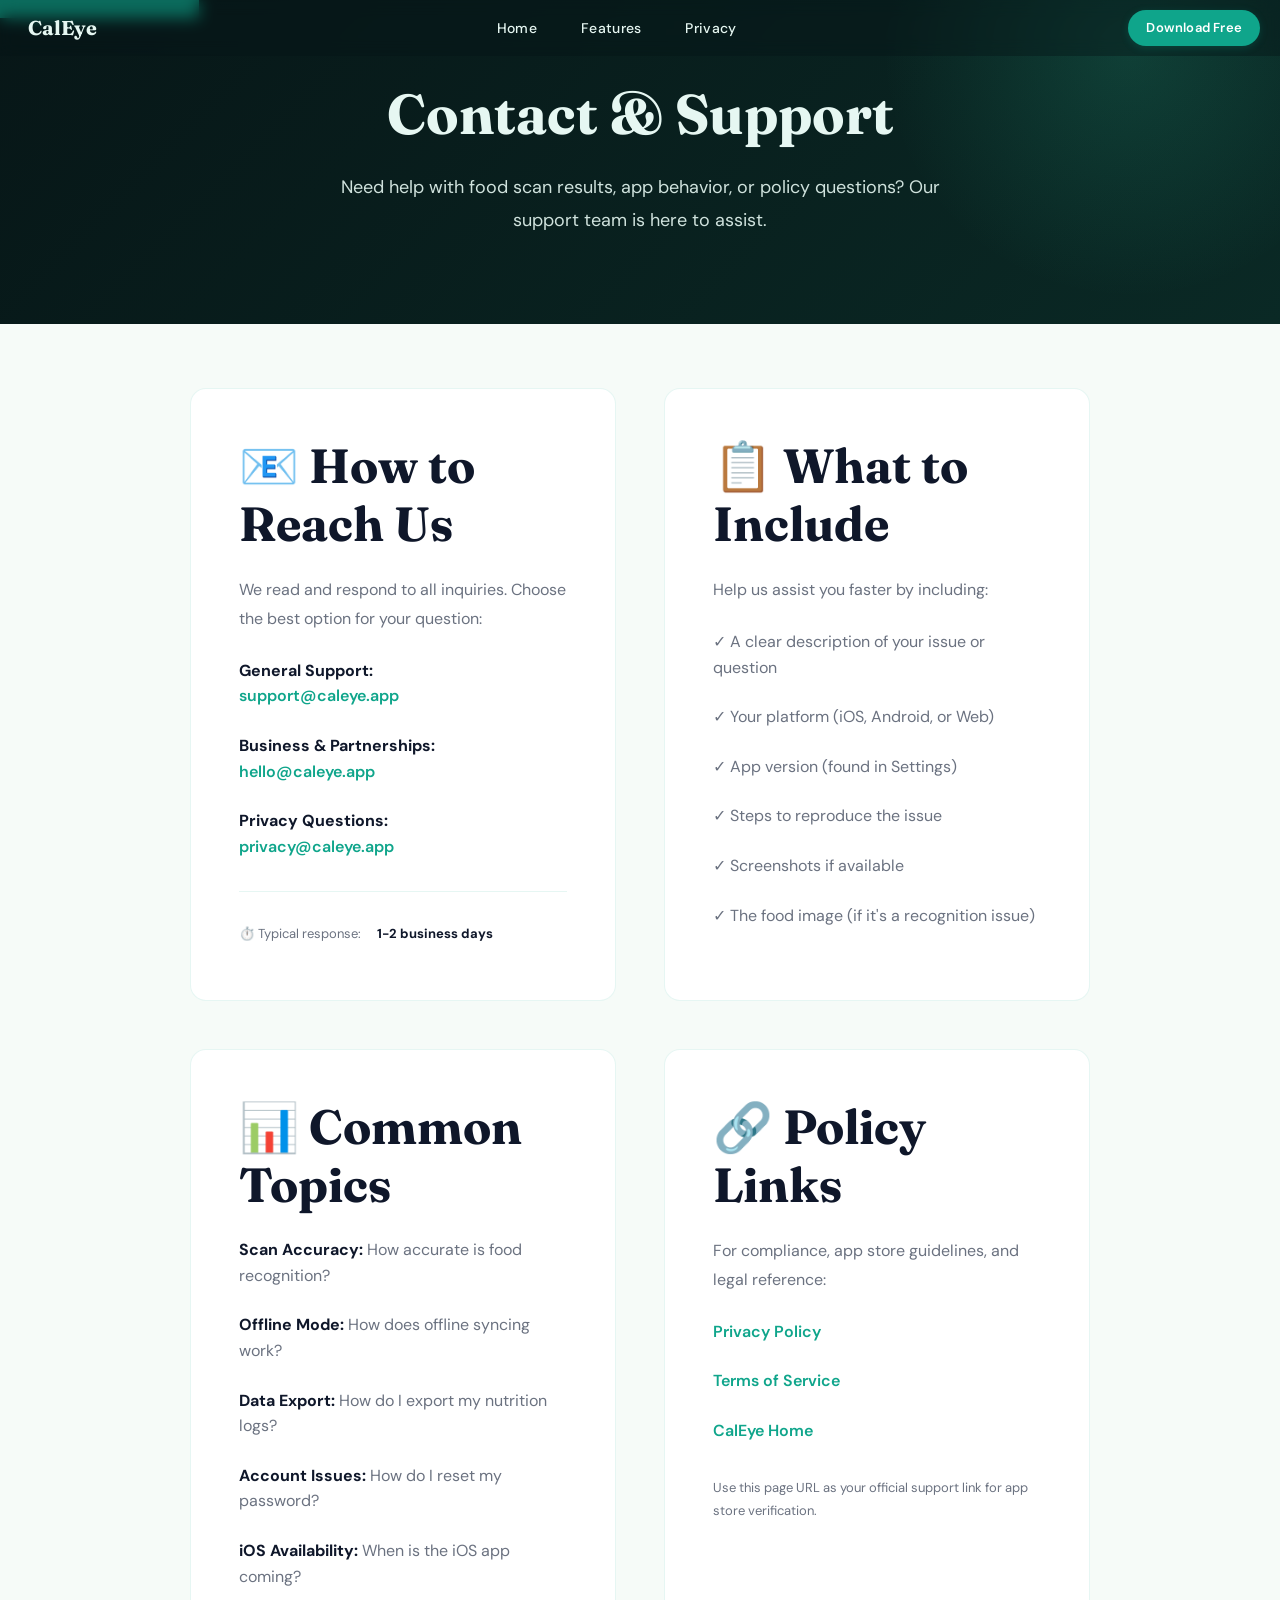
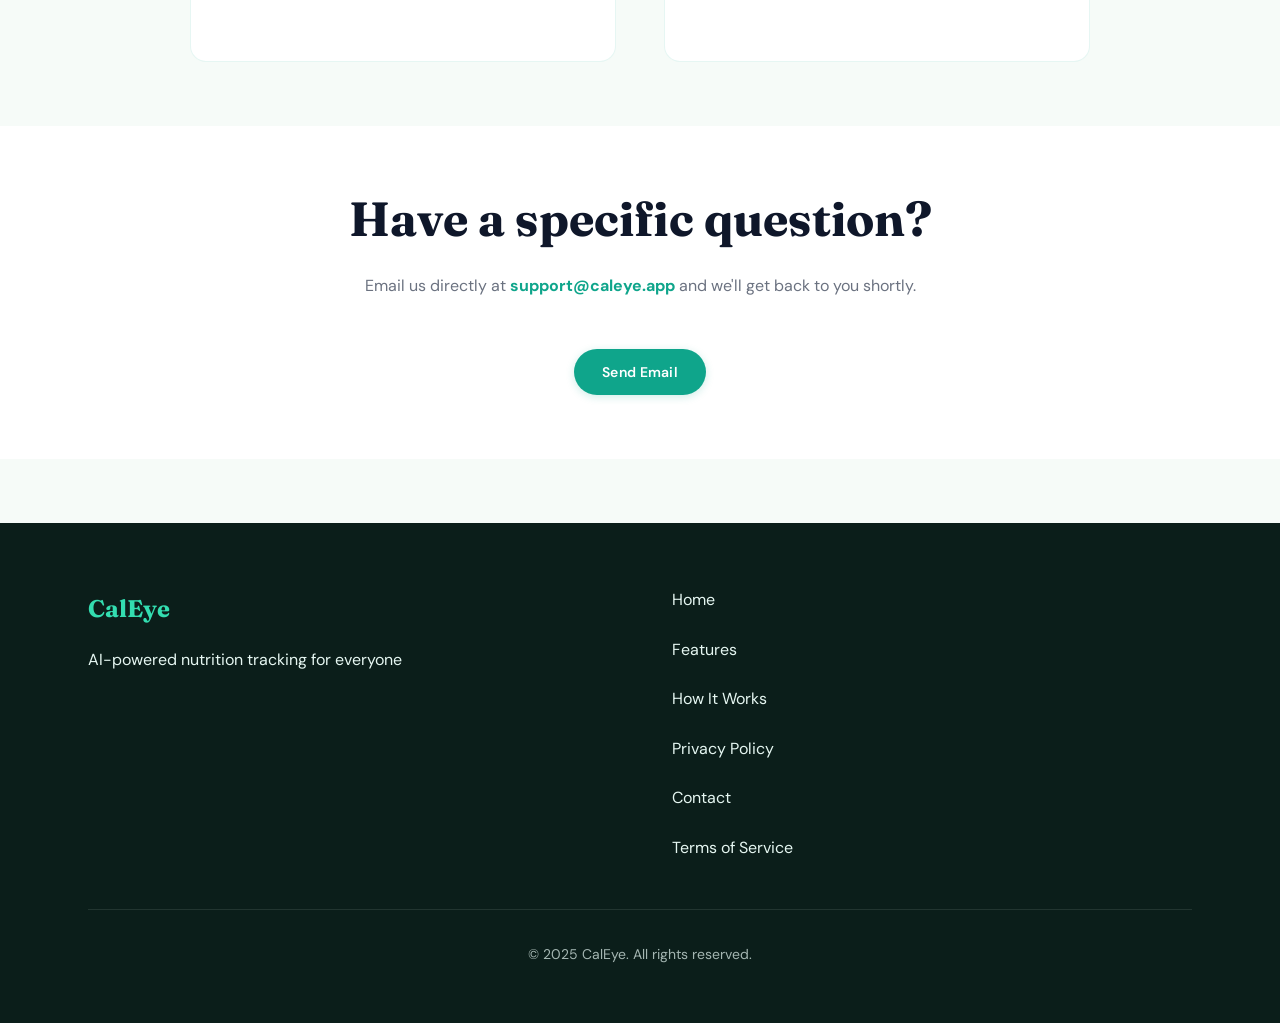
==== contact.html @ b67e7c63 "final update of v1" ====
<!DOCTYPE html>
<html lang="en">
<head>
    <meta charset="UTF-8">
    <meta name="viewport" content="width=device-width, initial-scale=1.0">
    <meta name="description" content="Get support from the CalEye team. We're here to help with app questions and feedback.">
    <meta name="title" content="Support - CalEye">

    <title>CalEye Contact & Support</title>

    <link rel="preconnect" href="https://fonts.googleapis.com">
    <link rel="preconnect" href="https://fonts.gstatic.com" crossorigin>
    <link href="https://fonts.googleapis.com/css2?family=DM+Sans:ital,opsz,wght@0,9..150,100..700;1,9..150,100..700&family=Fraunces:opsz,wght@9..144,400..900&display=swap" rel="stylesheet">

    <link rel="stylesheet" href="./styles/main.css">
    <link rel="stylesheet" href="./styles/components.css">
    <link rel="stylesheet" href="./styles/animations.css">

    <style>
        .hero {
            background: linear-gradient(135deg, var(--bg-dark) 0%, #0a2925 100%);
            color: var(--text-on-dark);
            padding-top: 80px;
            padding-bottom: var(--space-2xl);
            position: relative;
            overflow: hidden;
        }

        .hero::before {
            content: '';
            position: absolute;
            top: -200px;
            right: -100px;
            width: 500px;
            height: 500px;
            background: radial-gradient(circle, rgba(51, 221, 176, 0.15) 0%, transparent 70%);
            border-radius: 50%;
            pointer-events: none;
        }

        .hero-content {
            position: relative;
            z-index: 2;
            text-align: center;
        }

        .hero h1 {
            margin: 0 0 var(--space-md) 0;
            color: var(--text-on-dark);
        }

        .hero p {
            color: rgba(230, 247, 242, 0.9);
            font-size: 18px;
            max-width: 600px;
            margin-left: auto;
            margin-right: auto;
        }

        /* Support Cards */
        .support-grid {
            display: grid;
            grid-template-columns: 1fr;
            gap: var(--space-xl);
            max-width: 900px;
            margin: 0 auto;
        }

        @media (min-width: 768px) {
            .support-grid {
                grid-template-columns: repeat(2, 1fr);
            }
        }

        .support-card {
            background: var(--surface);
            border: 1px solid rgba(15, 165, 139, 0.1);
            border-radius: var(--radius-lg);
            padding: var(--space-xl);
            transition: all var(--transition-base);
        }

        .support-card:hover {
            box-shadow: var(--shadow-md);
            transform: translateY(-4px);
        }

        .support-card h2 {
            margin-top: 0;
            color: var(--text);
        }

        .support-card p {
            color: var(--muted);
            margin-bottom: var(--space-md);
        }

        .support-list {
            list-style: none;
            padding: 0;
            margin: 0;
        }

        .support-list li {
            margin-bottom: var(--space-md);
            color: var(--muted);
        }

        .support-list a {
            color: var(--primary-500);
            font-weight: 600;
            transition: color var(--transition-base);
        }

        .support-list a:hover {
            color: var(--primary-700);
        }

        .response-indicator {
            display: flex;
            align-items: center;
            gap: var(--space-sm);
            margin-top: var(--space-lg);
            padding-top: var(--space-lg);
            border-top: 1px solid rgba(15, 165, 139, 0.1);
            color: var(--muted);
            font-size: 13px;
        }

        .response-indicator strong {
            color: var(--text);
        }
    </style>
</head>
<body>
    <a href="#main" class="skip-link">Skip to main content</a>

    <!-- Navigation -->
    <nav class="navbar">
        <div class="container nav-inner">
            <a href="index.html" class="logo">
                <span>CalEye</span>
            </a>

            <button class="hamburger" aria-label="Toggle navigation menu">
                <span></span>
                <span></span>
                <span></span>
            </button>

            <ul class="nav-links">
                <li><a href="index.html">Home</a></li>
                <li><a href="features.html">Features</a></li>
                <li><a href="privacy.html">Privacy</a></li>
            </ul>

            <div class="nav-cta">
                <a href="#" class="btn btn--primary btn--small">Download Free</a>
            </div>
        </div>
    </nav>

    <!-- Mobile Menu -->
    <div class="nav-menu">
        <ul class="nav-menu-items">
            <li><a href="index.html">Home</a></li>
            <li><a href="features.html">Features</a></li>
            <li><a href="how-it-works.html">How It Works</a></li>
            <li><a href="contact.html">Support</a></li>
        </ul>
    </div>

    <main id="main">
        <!-- HERO -->
        <section class="hero">
            <div class="container">
                <div class="hero-content fade-up">
                    <h1>Contact & Support</h1>
                    <p>Need help with food scan results, app behavior, or policy questions? Our support team is here to assist.</p>
                </div>
            </div>
        </section>

        <!-- SUPPORT CONTENT -->
        <section style="background: var(--bg); padding: var(--space-2xl) 0;">
            <div class="container">
                <div class="support-grid">
                    <div class="support-card fade-left">
                        <h2>📧 How to Reach Us</h2>
                        <p>We read and respond to all inquiries. Choose the best option for your question:</p>
                        <ul class="support-list">
                            <li>
                                <strong>General Support:</strong><br>
                                <a href="mailto:support@caleye.app">support@caleye.app</a>
                            </li>
                            <li>
                                <strong>Business & Partnerships:</strong><br>
                                <a href="mailto:hello@caleye.app">hello@caleye.app</a>
                            </li>
                            <li>
                                <strong>Privacy Questions:</strong><br>
                                <a href="mailto:privacy@caleye.app">privacy@caleye.app</a>
                            </li>
                        </ul>
                        <div class="response-indicator">
                            ⏱️ Typical response: <strong>1-2 business days</strong>
                        </div>
                    </div>

                    <div class="support-card fade-right">
                        <h2>📋 What to Include</h2>
                        <p>Help us assist you faster by including:</p>
                        <ul class="support-list">
                            <li>✓ A clear description of your issue or question</li>
                            <li>✓ Your platform (iOS, Android, or Web)</li>
                            <li>✓ App version (found in Settings)</li>
                            <li>✓ Steps to reproduce the issue</li>
                            <li>✓ Screenshots if available</li>
                            <li>✓ The food image (if it's a recognition issue)</li>
                        </ul>
                    </div>

                    <div class="support-card fade-left">
                        <h2>📊 Common Topics</h2>
                        <ul class="support-list">
                            <li>
                                <strong>Scan Accuracy:</strong> How accurate is food recognition?
                            </li>
                            <li>
                                <strong>Offline Mode:</strong> How does offline syncing work?
                            </li>
                            <li>
                                <strong>Data Export:</strong> How do I export my nutrition logs?
                            </li>
                            <li>
                                <strong>Account Issues:</strong> How do I reset my password?
                            </li>
                            <li>
                                <strong>iOS Availability:</strong> When is the iOS app coming?
                            </li>
                        </ul>
                    </div>

                    <div class="support-card fade-right">
                        <h2>🔗 Policy Links</h2>
                        <p>For compliance, app store guidelines, and legal reference:</p>
                        <ul class="support-list">
                            <li>
                                <a href="privacy.html">Privacy Policy</a>
                            </li>
                            <li>
                                <a href="terms.html">Terms of Service</a>
                            </li>
                            <li>
                                <a href="index.html">CalEye Home</a>
                            </li>
                        </ul>
                        <p style="font-size: 13px; margin-top: var(--space-lg); color: var(--muted);">
                            Use this page URL as your official support link for app store verification.
                        </p>
                    </div>
                </div>
            </div>
        </section>

        <!-- CTA -->
        <section style="background: var(--surface); padding: var(--space-2xl) 0;">
            <div class="container text-center">
                <h2 class="fade-up">Have a specific question?</h2>
                <p class="fade-up" style="margin-bottom: var(--space-xl); max-width: 600px; margin-left: auto; margin-right: auto;">
                    Email us directly at <strong style="color: var(--primary-500);">support@caleye.app</strong> and we'll get back to you shortly.
                </p>
                <a href="mailto:support@caleye.app" class="btn btn--primary fade-up">Send Email</a>
            </div>
        </section>
    </main>

    <!-- FOOTER -->
    <footer>
        <div class="container">
            <div class="footer-content">
                <div>
                    <p class="footer-title">CalEye</p>
                    <p style="color: var(--text-on-dark);">AI-powered nutrition tracking for everyone</p>
                </div>
                <div class="footer-links">
                    <a href="index.html" class="footer-link">Home</a>
                    <a href="features.html" class="footer-link">Features</a>
                    <a href="how-it-works.html" class="footer-link">How It Works</a>
                    <a href="privacy.html" class="footer-link">Privacy Policy</a>
                    <a href="contact.html" class="footer-link">Contact</a>
                    <a href="terms.html" class="footer-link">Terms of Service</a>
                </div>
            </div>
            <p class="footer-bottom">&copy; 2025 CalEye. All rights reserved.</p>
        </div>
    </footer>

    <script src="./scripts/main.js"></script>
    <script src="./scripts/smoothscroll.js"></script>
</body>
</html>
---- styles/main.css ----
/* ========================================
   CALEYE MARKETING WEBSITE - GLOBAL STYLES
   ======================================== */

/* COLOR TOKENS & VARIABLES */
:root {
  --bg: #F6FBF8;
  --surface: #FFFFFF;
  --primary-500: #0FA58B;
  --primary-700: #0B7A60;
  --accent: #FF6B35;
  --accent-dark: #D04520;
  --trust: #1D4ED8;
  --text: #0F172A;
  --muted: #6B7280;
  --success: #16A34A;
  --warning: #F59E0B;
  --bg-dark: #071617;
  --surface-dark: #0B1E1A;
  --text-on-dark: #E6F7F2;
  --primary-dark: #33DDB0;
  --accent-on-dark: #FF9B78;

  /* Responsive Sizing */
  --space-xs: 0.5rem;
  --space-sm: 1rem;
  --space-md: 1.5rem;
  --space-lg: 2rem;
  --space-xl: 3rem;
  --space-2xl: 4rem;

  /* Border Radius */
  --radius-sm: 8px;
  --radius-md: 12px;
  --radius-lg: 16px;
  --radius-xl: 24px;
  --radius-full: 9999px;

  /* Shadows */
  --shadow-sm: 0 2px 8px rgba(0, 0, 0, 0.08);
  --shadow-md: 0 4px 16px rgba(0, 0, 0, 0.12);
  --shadow-lg: 0 8px 32px rgba(0, 0, 0, 0.16);

  /* Transitions */
  --transition-fast: 0.15s ease;
  --transition-base: 0.2s ease;
  --transition-slow: 0.3s ease;
}

/* ========================================
   RESET & BASE STYLES
   ======================================== */

*,
*::before,
*::after {
  margin: 0;
  padding: 0;
  box-sizing: border-box;
}

html {
  scroll-behavior: smooth;
}

body {
  font-family: "DM Sans", -apple-system, BlinkMacSystemFont, "Segoe UI", sans-serif;
  background-color: var(--bg);
  color: var(--text);
  line-height: 1.6;
  font-size: 16px;
  -webkit-font-smoothing: antialiased;
  -moz-osx-font-smoothing: grayscale;
}

/* Headings */
h1,
h2,
h3,
h4,
h5,
h6 {
  font-family: "Fraunces", serif;
  font-weight: 700;
  line-height: 1.2;
  margin-bottom: var(--space-md);
}

h1 {
  font-size: clamp(32px, 5vw, 56px);
}

h2 {
  font-size: clamp(28px, 4vw, 48px);
}

h3 {
  font-size: clamp(24px, 3.5vw, 36px);
}

h4 {
  font-size: clamp(20px, 3vw, 28px);
}

p {
  margin-bottom: var(--space-md);
  color: var(--muted);
  font-size: 16px;
  line-height: 1.8;
}

strong,
b {
  font-weight: 700;
  color: var(--text);
}

a {
  color: var(--primary-500);
  text-decoration: none;
  transition: color var(--transition-base);
}

a:hover,
a:focus {
  color: var(--primary-700);
  outline: none;
}

button,
input,
textarea,
select {
  font-family: inherit;
  font-size: inherit;
}

button {
  border: none;
  cursor: pointer;
}

img {
  max-width: 100%;
  height: auto;
  display: block;
}

ul,
ol {
  list-style-position: inside;
  margin-bottom: var(--space-md);
}

ul ul,
ol ol {
  margin-left: var(--space-md);
  margin-bottom: 0;
}

/* ========================================
   LAYOUT & CONTAINER
   ======================================== */

.container {
  width: 100%;
  max-width: 1200px;
  margin: 0 auto;
  padding: 0 var(--space-md);
}

@media (min-width: 768px) {
  .container {
    padding: 0 var(--space-lg);
  }
}

@media (min-width: 1024px) {
  .container {
    padding: 0 var(--space-xl);
  }
}

/* ========================================
   NAVIGATION
   ======================================== */

.navbar {
  position: fixed;
  top: 0;
  left: 0;
  right: 0;
  width: 100%;
  z-index: 1000;
  background-color: rgba(7, 22, 23, 0.4);
  backdrop-filter: blur(8px);
  transition: background-color var(--transition-base), backdrop-filter var(--transition-base);
  overflow: hidden;
}

.navbar.scrolled {
  background-color: rgba(255, 255, 255, 0.98);
  backdrop-filter: blur(15px);
  box-shadow: 0 2px 12px rgba(0, 0, 0, 0.1);
  border-bottom: 1px solid rgba(0, 0, 0, 0.05);
}

.nav-inner {
  display: flex;
  justify-content: space-between;
  align-items: center;
  padding: 10px 20px;
  gap: var(--space-lg);
  max-width: 1400px;
  margin: 0 auto;
  height: 56px;
}

.logo {
  display: flex;
  align-items: center;
  justify-content: center;
  gap: 8px;
  font-family: "Fraunces", serif;
  font-weight: 700;
  font-size: 20px;
  color: var(--text-on-dark);
  transition: color var(--transition-base);
  text-decoration: none;
  white-space: nowrap;
  flex-shrink: 0;
  padding: 4px 8px;
  border-radius: 6px;
}

.navbar.scrolled .logo {
  color: var(--text);
}

.logo:hover {
  color: var(--primary-500);
}

.logo-mark {
  font-size: 28px;
}

.nav-links {
  display: none;
  gap: 20px;
  list-style: none;
  align-items: center;
  justify-content: center;
  margin: 0;
  padding: 0;
  height: 100%;
}

@media (min-width: 768px) {
  .nav-links {
    display: flex;
  }
}

.nav-links a {
  color: var(--text-on-dark);
  font-weight: 500;
  font-size: 14px;
  letter-spacing: 0.3px;
  transition: color 0.3s ease;
  position: relative;
  display: flex;
  align-items: center;
  justify-content: center;
  padding: 0 12px;
  height: 100%;
}

.navbar.scrolled .nav-links a {
  color: var(--text);
}

.navbar.scrolled .nav-links a:hover {
  color: var(--primary-500);
}

.nav-links a:hover {
  color: var(--primary-500);
}

.nav-links a::after {
  content: "";
  position: absolute;
  bottom: -2px;
  left: 50%;
  transform: translateX(-50%);
  width: 0;
  height: 1.5px;
  background-color: var(--primary-500);
  transition: width 0.3s ease, height 0.3s ease;
  border-radius: 1px;
}

.nav-links a:hover::after {
  width: calc((100% - 26.4px));
  height: 2.5px;
  bottom: 0px;
}

.nav-cta {
  display: none;
  gap: var(--space-md);
}

@media (min-width: 768px) {
  .nav-cta {
    display: flex;
    align-items: center;
  }
}

.hamburger {
  display: flex;
  flex-direction: column;
  gap: 6px;
  width: 28px;
  height: 24px;
  background: none;
  border: none;
  padding: 0;
  cursor: pointer;
}

@media (min-width: 768px) {
  .hamburger {
    display: none;
  }
}

.hamburger span {
  width: 100%;
  height: 3px;
  background-color: var(--text-on-dark);
  border-radius: 2px;
  transition: all var(--transition-fast);
}

@media (min-width: 768px) {
  .hamburger span {
    background-color: var(--text);
  }
}

.hamburger.active span:nth-child(1) {
  transform: rotate(45deg) translate(8px, 8px);
}

.hamburger.active span:nth-child(2) {
  opacity: 0;
}

.hamburger.active span:nth-child(3) {
  transform: rotate(-45deg) translate(7px, -7px);
}

/* Mobile Menu */
.nav-menu {
  position: fixed;
  top: 0;
  left: 0;
  right: 0;
  bottom: 0;
  background-color: var(--surface);
  transform: translateX(-100%);
  transition: transform var(--transition-base);
  z-index: 999;
  padding-top: 80px;
  overflow-y: auto;
}

.nav-menu.active {
  transform: translateX(0);
}

.nav-menu-items {
  display: flex;
  flex-direction: column;
  gap: var(--space-lg);
  padding: var(--space-lg);
  list-style: none;
}

.nav-menu-items a {
  color: var(--text);
  font-weight: 600;
  font-size: 18px;
  transition: color var(--transition-base);
}

.nav-menu-items a:hover {
  color: var(--primary-500);
}

/* ========================================
   SECTIONS
   ======================================== */

section {
  padding: var(--space-2xl) 0;
}

@media (min-width: 768px) {
  section {
    padding: var(--space-2xl) 0;
  }
}

.section-title {
  text-align: center;
  margin-bottom: var(--space-xl);
}

@media (min-width: 768px) {
  .section-title {
    margin-bottom: var(--space-2xl);
  }
}

.section-title h2 {
  margin-bottom: var(--space-sm);
  font-size: clamp(24px, 5vw, 48px);
}

@media (min-width: 768px) {
  .section-title h2 {
    margin-bottom: var(--space-md);
  }
}

.section-title p {
  font-size: clamp(14px, 3vw, 18px);
  max-width: 600px;
  margin: 0 auto;
  color: var(--muted);
}

/* ========================================
   FOOTER
   ======================================== */

footer {
  background-color: var(--surface-dark);
  color: var(--text-on-dark);
  padding: var(--space-xl) 0 var(--space-lg);
  margin-top: var(--space-xl);
}

@media (min-width: 768px) {
  footer {
    padding: var(--space-2xl) 0 var(--space-lg);
    margin-top: var(--space-2xl);
  }
}

.footer-content {
  display: grid;
  grid-template-columns: 1fr;
  gap: var(--space-lg);
  margin-bottom: var(--space-lg);
}

@media (min-width: 768px) {
  .footer-content {
    grid-template-columns: 1fr 1fr;
    gap: var(--space-2xl);
    margin-bottom: var(--space-xl);
  }
}

.footer-title {
  font-family: "Fraunces", serif;
  font-size: 20px;
  font-weight: 700;
  margin-bottom: var(--space-sm);
  color: var(--primary-dark);
}

@media (min-width: 768px) {
  .footer-title {
    font-size: 24px;
  }
}

.footer-links {
  display: flex;
  flex-wrap: wrap;
  gap: var(--space-md);
}

@media (min-width: 768px) {
  .footer-links {
    flex-direction: column;
  }
}

.footer-link {
  color: var(--text-on-dark);
  transition: color var(--transition-base);
  font-size: 14px;
}

@media (min-width: 768px) {
  .footer-link {
    font-size: 16px;
  }
}

.footer-link:hover {
  color: var(--primary-dark);
}

.footer-bottom {
  text-align: center;
  padding-top: var(--space-lg);
  border-top: 1px solid rgba(230, 247, 242, 0.1);
  color: rgba(230, 247, 242, 0.7);
  font-size: 14px;
}

/* ========================================
   UTILITIES
   ======================================== */

.text-center {
  text-align: center;
}

.text-dark {
  color: var(--text);
}

.text-muted {
  color: var(--muted);
}

.text-accent {
  color: var(--accent);
}

.mt-sm {
  margin-top: var(--space-sm);
}

.mt-md {
  margin-top: var(--space-md);
}

.mt-lg {
  margin-top: var(--space-lg);
}

.mt-xl {
  margin-top: var(--space-xl);
}

.mb-sm {
  margin-bottom: var(--space-sm);
}

.mb-md {
  margin-bottom: var(--space-md);
}

.mb-lg {
  margin-bottom: var(--space-lg);
}

.mb-xl {
  margin-bottom: var(--space-xl);
}

.gap-sm {
  gap: var(--space-sm);
}

.gap-md {
  gap: var(--space-md);
}

.gap-lg {
  gap: var(--space-lg);
}

.space-y {
  display: flex;
  flex-direction: column;
  gap: var(--space-md);
}

.space-y-sm {
  display: flex;
  flex-direction: column;
  gap: var(--space-sm);
}

.space-y-lg {
  display: flex;
  flex-direction: column;
  gap: var(--space-lg);
}

.hidden-mobile {
  display: none;
}

@media (min-width: 768px) {
  .hidden-mobile {
    display: block;
  }
}

.hidden-desktop {
  display: block;
}

@media (min-width: 768px) {
  .hidden-desktop {
    display: none;
  }
}

/* Accessibility */
@media (prefers-reduced-motion: reduce) {
  *,
  *::before,
  *::after {
    animation-duration: 0.01ms !important;
    animation-iteration-count: 1 !important;
    transition-duration: 0.01ms !important;
    scroll-behavior: auto !important;
  }
}

/* Skip to main content link */
.skip-link {
  position: absolute;
  top: -40px;
  left: 0;
  background: var(--primary-500);
  color: white;
  padding: var(--space-sm) var(--space-md);
  text-decoration: none;
  z-index: 100;
}

.skip-link:focus {
  top: 0;
}
---- styles/components.css ----
/* =======================================
   CALEYE - REUSABLE COMPONENTS
   ======================================= */

/* ========================================
   BUTTONS
   ======================================== */

.btn {
  display: inline-flex;
  align-items: center;
  justify-content: center;
  gap: var(--space-sm);
  padding: 12px 28px;
  border-radius: var(--radius-full);
  font-weight: 600;
  font-size: 14px;
  letter-spacing: 0.3px;
  transition: background-color var(--transition-base), transform var(--transition-fast),
    box-shadow var(--transition-base);
  border: none;
  cursor: pointer;
  text-decoration: none;
  white-space: nowrap;
  box-shadow: 0 2px 8px rgba(15, 165, 139, 0.2);
}

.btn:hover:not(:disabled) {
  box-shadow: 0 4px 16px rgba(15, 165, 139, 0.3);
}

.btn:focus {
  outline: 2px solid var(--primary-500);
  outline-offset: 2px;
}

.btn--primary {
  background-color: var(--primary-500);
  color: white;
}

.btn--primary:hover:not(:disabled) {
  background-color: var(--primary-700);
  transform: translateY(-2px);
  box-shadow: 0 6px 20px rgba(15, 165, 139, 0.35);
}

.btn--secondary {
  background-color: var(--accent);
  color: white;
}

.btn--secondary:hover:not(:disabled) {
  background-color: var(--accent-dark);
  transform: translateY(-2px);
}

.btn--outline {
  background-color: transparent;
  color: var(--primary-500);
  border: 2px solid var(--primary-500);
}

.btn--outline:hover:not(:disabled) {
  background-color: var(--primary-500);
  color: white;
}

.btn--ghost {
  background-color: transparent;
  color: var(--text);
}

.btn--ghost:hover:not(:disabled) {
  color: var(--primary-500);
}

.btn--dark {
  background-color: #1a1a1a;
  color: white;
}

.btn--dark:hover:not(:disabled) {
  background-color: #0a0a0a;
  transform: translateY(-2px);
}

.btn:disabled {
  opacity: 0.6;
  cursor: not-allowed;
}

.btn--small {
  padding: 8px 18px;
  font-size: 13px;
  letter-spacing: 0.2px;
}

.btn--large {
  padding: 16px 40px;
  font-size: 18px;
}

.btn--block {
  width: 100%;
}

.btn-group {
  display: flex;
  gap: var(--space-md);
  flex-wrap: wrap;
}

@media (max-width: 480px) {
  .btn-group {
    flex-direction: column;
  }

  .btn {
    width: 100%;
  }
}

/* Store Buttons */
.store-btn {
  display: inline-flex;
  align-items: center;
  justify-content: center;
  gap: 8px;
  padding: 11px 20px;
  background-color: #1a1a1a;
  color: white;
  border: none;
  border-radius: var(--radius-md);
  font-weight: 600;
  font-size: 13px;
  cursor: pointer;
  transition: background-color var(--transition-base), transform var(--transition-fast),
    box-shadow var(--transition-base);
  position: relative;
  text-decoration: none;
}

@media (min-width: 480px) {
  .store-btn {
    gap: 10px;
    padding: 12px 24px;
    font-size: 14px;
  }
}

.store-btn:hover:not(:disabled) {
  background-color: #0a0a0a;
  transform: translateY(-2px);
  box-shadow: var(--shadow-md);
}

.store-btn:focus {
  outline: 2px solid var(--primary-500);
  outline-offset: 2px;
}

.store-btn:disabled {
  opacity: 0.7;
  cursor: not-allowed;
}

.store-btn svg {
  width: 18px;
  height: 18px;
}

@media (min-width: 480px) {
  .store-btn svg {
    width: 20px;
    height: 20px;
  }
}

.store-btn--apple {
  position: relative;
}

.coming-soon-chip {
  position: absolute;
  top: -6px;
  right: -6px;
  background-color: var(--accent);
  color: white;
  padding: 3px 10px;
  border-radius: var(--radius-full);
  font-size: 10px;
  font-weight: 700;
  transform: rotate(-15deg);
  box-shadow: 0 2px 8px rgba(255, 107, 53, 0.3);
}

@media (min-width: 480px) {
  .coming-soon-chip {
    top: -8px;
    right: -8px;
    padding: 4px 12px;
    font-size: 11px;
  }
}

.store-btn--apple[disabled] {
  pointer-events: auto;
}

.store-btn-wrapper {
  position: relative;
  display: inline-block;
}

/* Tooltip */
.tooltip {
  position: absolute;
  bottom: 100%;
  left: 50%;
  transform: translateX(-50%);
  background-color: #1a1a1a;
  color: white;
  padding: 8px 12px;
  border-radius: 6px;
  font-size: 12px;
  font-weight: 500;
  white-space: nowrap;
  opacity: 0;
  visibility: hidden;
  transition: opacity var(--transition-base), visibility var(--transition-base);
  pointer-events: none;
  margin-bottom: 8px;
  z-index: 10;
}

.tooltip::after {
  content: "";
  position: absolute;
  top: 100%;
  left: 50%;
  transform: translateX(-50%);
  border: 6px solid transparent;
  border-top-color: #1a1a1a;
}

.store-btn-wrapper:hover .tooltip {
  opacity: 1;
  visibility: visible;
}

/* ========================================
   CARDS
   ======================================== */

.card {
  background-color: var(--surface);
  border: 1px solid rgba(15, 165, 139, 0.1);
  border-radius: var(--radius-lg);
  padding: var(--space-lg);
  transition: transform var(--transition-base), box-shadow var(--transition-base);
}

@media (min-width: 768px) {
  .card {
    padding: var(--space-xl);
  }
}

.card:hover {
  transform: translateY(-4px);
  box-shadow: 0 12px 32px rgba(0, 0, 0, 0.1);
}

.card h3 {
  margin-top: 0;
  font-size: clamp(18px, 3vw, 24px);
}

.card-icon {
  display: flex;
  align-items: center;
  justify-content: center;
  width: 55px;
  height: 55px;
  border-radius: var(--radius-lg);
  margin-bottom: var(--space-md);
  font-size: 28px;
  background: linear-gradient(135deg, var(--primary-500) 0%, var(--primary-700) 100%);
}

@media (min-width: 768px) {
  .card-icon {
    width: 60px;
    height: 60px;
    margin-bottom: var(--space-lg);
    font-size: 32px;
  }
}

.card-icon.blue {
  background: linear-gradient(135deg, var(--trust) 0%, #1e40af 100%);
}

.card-icon.orange {
  background: linear-gradient(135deg, var(--accent) 0%, var(--accent-dark) 100%);
}

.card-icon.success {
  background: linear-gradient(135deg, var(--success) 0%, #15803d 100%);
}

.card-meta {
  display: flex;
  align-items: center;
  gap: var(--space-sm);
  padding: var(--space-md);
  background-color: rgba(15, 165, 139, 0.05);
  border-radius: var(--radius-md);
  font-size: 14px;
  color: var(--muted);
  margin-top: var(--space-lg);
}

.card-meta strong {
  color: var(--primary-500);
}

/* Feature Cards */
.feature-card {
  display: flex;
  flex-direction: column;
  gap: var(--space-lg);
}

.feature-card-content {
  display: flex;
  flex-direction: column;
  gap: var(--space-md);
}

.feature-card h3 {
  margin-bottom: 0;
  color: var(--text);
}

/* Testimonial Cards */
.testimonial-card {
  background-color: var(--surface);
  border: 1px solid rgba(15, 165, 139, 0.1);
  border-radius: var(--radius-lg);
  padding: var(--space-lg);
  position: relative;
  transition: box-shadow var(--transition-base);
}

@media (min-width: 768px) {
  .testimonial-card {
    padding: var(--space-xl);
  }
}

.testimonial-card:hover {
  box-shadow: 0 12px 32px rgba(0, 0, 0, 0.1);
}

.quote-mark {
  font-size: 40px;
  color: var(--primary-500);
  margin-bottom: var(--space-md);
  line-height: 1;
}

@media (min-width: 768px) {
  .quote-mark {
    font-size: 48px;
  }
}

.testimonial-text {
  font-size: 15px;
  line-height: 1.8;
  margin-bottom: var(--space-lg);
  color: var(--text);
  font-style: italic;
}

@media (min-width: 768px) {
  .testimonial-text {
    font-size: 16px;
  }
}

.testimonial-author {
  display: flex;
  align-items: center;
  gap: var(--space-md);
}

.testimonial-author-info {
  display: flex;
  flex-direction: column;
  gap: 4px;
}

.testimonial-author-name {
  font-weight: 700;
  color: var(--text);
  font-size: 14px;
}

.testimonial-rating {
  color: var(--warning);
  font-size: 14px;
}

/* ========================================
   BADGE & CHIPS
   ======================================== */

.badge {
  display: inline-flex;
  align-items: center;
  gap: 6px;
  padding: 6px 12px;
  background-color: rgba(15, 165, 139, 0.1);
  color: var(--primary-500);
  border-radius: var(--radius-full);
  font-size: 12px;
  font-weight: 600;
  text-transform: uppercase;
  letter-spacing: 0.5px;
}

.badge--accent {
  background-color: rgba(255, 107, 53, 0.1);
  color: var(--accent);
}

.badge--success {
  background-color: rgba(22, 163, 74, 0.1);
  color: var(--success);
}

.badge--warning {
  background-color: rgba(245, 158, 11, 0.1);
  color: var(--warning);
}

.badge--dark {
  background-color: rgba(15, 23, 42, 0.1);
  color: var(--text);
}

.chip {
  display: inline-flex;
  align-items: center;
  gap: 6px;
  padding: 8px 16px;
  background-color: var(--primary-500);
  color: white;
  border-radius: var(--radius-full);
  font-size: 13px;
  font-weight: 600;
}

.chip--light {
  background-color: var(--bg);
  color: var(--primary-500);
}

/* ========================================
   TYPOGRAPHY COMPONENTS
   ======================================== */

.section-subtitle {
  font-family: "DM Sans", sans-serif;
  font-size: 14px;
  font-weight: 600;
  color: var(--primary-500);
  text-transform: uppercase;
  letter-spacing: 1px;
  margin-bottom: var(--space-md);
}

.lead {
  font-size: 18px;
  line-height: 1.8;
  color: var(--muted);
}

.highlight {
  color: var(--primary-dark);
  font-weight: 700;
}

.highlight-accent {
  color: var(--accent);
  font-weight: 700;
}

/* ========================================
   FORMS
   ======================================== */

.form-group {
  display: flex;
  flex-direction: column;
  gap: var(--space-sm);
  margin-bottom: var(--space-md);
}

.form-label {
  font-weight: 600;
  font-size: 14px;
  color: var(--text);
}

.form-input,
.form-textarea {
  padding: var(--space-md);
  border: 1px solid rgba(15, 23, 42, 0.1);
  border-radius: var(--radius-md);
  font-family: inherit;
  font-size: 16px;
  transition: border-color var(--transition-base), box-shadow var(--transition-base);
}

.form-input:focus,
.form-textarea:focus {
  outline: none;
  border-color: var(--primary-500);
  box-shadow: 0 0 0 3px rgba(15, 165, 139, 0.1);
}

.form-input::placeholder {
  color: var(--muted);
}

.form-textarea {
  resize: vertical;
  min-height: 120px;
}

/* ========================================
   NAVIGATION BREADCRUMBS
   ======================================== */

.breadcrumb {
  display: flex;
  align-items: center;
  gap: var(--space-sm);
  margin-bottom: var(--space-lg);
  font-size: 14px;
}

.breadcrumb a {
  color: var(--primary-500);
}

.breadcrumb a:hover {
  text-decoration: underline;
}

.breadcrumb-separator {
  color: var(--muted);
}

/* ========================================
   DIVIDERS
   ======================================== */

.divider {
  height: 1px;
  background-color: rgba(15, 23, 42, 0.1);
  margin: var(--space-lg) 0;
}

.divider--light {
  background-color: rgba(15, 23, 42, 0.05);
}

/* ========================================
   SCROLL ANIMATIONS
   ======================================== */

.fade-up {
  opacity: 0;
  transform: translateY(30px);
}

.fade-up.visible {
  opacity: 1;
  transform: translateY(0);
  transition: opacity 0.6s ease-out, transform 0.6s ease-out;
}

.fade-left {
  opacity: 0;
  transform: translateX(-30px);
}

.fade-left.visible {
  opacity: 1;
  transform: translateX(0);
  transition: opacity 0.6s ease-out, transform 0.6s ease-out;
}

.fade-right {
  opacity: 0;
  transform: translateX(30px);
}

.fade-right.visible {
  opacity: 1;
  transform: translateX(0);
  transition: opacity 0.6s ease-out, transform 0.6s ease-out;
}

.stagger-item {
  opacity: 0;
  transform: translateY(30px);
}

.stagger-item.visible {
  opacity: 1;
  transform: translateY(0);
  transition: opacity 0.6s ease-out, transform 0.6s ease-out;
}

.stagger-item:nth-child(1).visible {
  transition-delay: 0ms;
}

.stagger-item:nth-child(2).visible {
  transition-delay: 100ms;
}

.stagger-item:nth-child(3).visible {
  transition-delay: 200ms;
}

.stagger-item:nth-child(4).visible {
  transition-delay: 300ms;
}

.stagger-item:nth-child(5).visible {
  transition-delay: 400ms;
}

.stagger-item:nth-child(6).visible {
  transition-delay: 500ms;
}

/* ========================================
   GRID SYSTEMS
   ======================================== */

.grid {
  display: grid;
  gap: var(--space-lg);
}

.grid--2 {
  grid-template-columns: repeat(auto-fit, minmax(300px, 1fr));
}

@media (min-width: 768px) {
  .grid--2 {
    grid-template-columns: repeat(2, 1fr);
  }
}

.grid--3 {
  grid-template-columns: 1fr;
}

@media (min-width: 480px) {
  .grid--3 {
    grid-template-columns: repeat(2, 1fr);
  }
}

@media (min-width: 768px) {
  .grid--3 {
    grid-template-columns: repeat(3, 1fr);
  }
}

.grid--4 {
  grid-template-columns: 1fr;
}

@media (min-width: 480px) {
  .grid--4 {
    grid-template-columns: repeat(2, 1fr);
  }
}

@media (min-width: 1024px) {
  .grid--4 {
    grid-template-columns: repeat(4, 1fr);
  }
}

/* ========================================
   FLEX HELPERS
   ======================================== */

.flex {
  display: flex;
}

.flex-center {
  display: flex;
  align-items: center;
  justify-content: center;
}

.flex-between {
  display: flex;
  align-items: center;
  justify-content: space-between;
}

.flex-col {
  flex-direction: column;
}

.flex-wrap {
  flex-wrap: wrap;
}

.items-start {
  align-items: flex-start;
}

.items-center {
  align-items: center;
}

.items-end {
  align-items: flex-end;
}

.justify-start {
  justify-content: flex-start;
}

.justify-center {
  justify-content: center;
}

.justify-end {
  justify-content: flex-end;
}

.justify-between {
  justify-content: space-between;
}

/* ========================================
   INLINE LINK
   ======================================== */

.inline-link {
  color: var(--primary-500);
  font-weight: 600;
  position: relative;
  transition: color var(--transition-base);
}

.inline-link::after {
  content: "";
  position: absolute;
  bottom: -2px;
  left: 0;
  width: 100%;
  height: 2px;
  background-color: var(--primary-500);
  transform: scaleX(0);
  transform-origin: right;
  transition: transform var(--transition-base);
}

.inline-link:hover::after {
  transform: scaleX(1);
  transform-origin: left;
}

/* ========================================
   CONTAINER VARIATIONS
   ======================================== */

.contained {
  background-color: var(--surface);
  border-radius: var(--radius-lg);
  padding: var(--space-xl);
}

.contained--dark {
  background-color: var(--surface-dark);
  color: var(--text-on-dark);
}
---- styles/animations.css ----
/* =======================================
   CALEYE - ANIMATIONS & KEYFRAMES
   ======================================= */

/* ========================================
   FADE UP ANIMATIONS
   ======================================== */

@keyframes fadeUp {
  from {
    opacity: 0;
    transform: translateY(30px);
  }
  to {
    opacity: 1;
    transform: translateY(0);
  }
}

@keyframes fadeDown {
  from {
    opacity: 0;
    transform: translateY(-30px);
  }
  to {
    opacity: 1;
    transform: translateY(0);
  }
}

@keyframes fadeLeft {
  from {
    opacity: 0;
    transform: translateX(30px);
  }
  to {
    opacity: 1;
    transform: translateX(0);
  }
}

@keyframes fadeRight {
  from {
    opacity: 0;
    transform: translateX(-30px);
  }
  to {
    opacity: 1;
    transform: translateX(0);
  }
}

@keyframes fadeIn {
  from {
    opacity: 0;
  }
  to {
    opacity: 1;
  }
}

/* ========================================
   SCALE & ZOOM ANIMATIONS
   ======================================== */

@keyframes scaleUp {
  from {
    opacity: 0;
    transform: scale(0.95);
  }
  to {
    opacity: 1;
    transform: scale(1);
  }
}

@keyframes scaleDown {
  from {
    opacity: 1;
    transform: scale(1);
  }
  to {
    opacity: 0;
    transform: scale(0.95);
  }
}

/* ========================================
   FLOATING & MOTION ANIMATIONS
   ======================================== */

@keyframes float {
  0%,
  100% {
    transform: translateY(0px);
  }
  50% {
    transform: translateY(-10px);
  }
}

@keyframes floatSlow {
  0%,
  100% {
    transform: translateY(0px);
  }
  50% {
    transform: translateY(-15px);
  }
}

@keyframes bounce {
  0%,
  100% {
    transform: translateY(0);
  }
  50% {
    transform: translateY(-20px);
  }
}

@keyframes pulse {
  0%,
  100% {
    opacity: 1;
  }
  50% {
    opacity: 0.5;
  }
}

@keyframes shimmer {
  0% {
    background-position: -1000px 0;
  }
  100% {
    background-position: 1000px 0;
  }
}

/* ========================================
   SHIMMER EFFECT
   ======================================== */

.shimmer-effect {
  background: linear-gradient(90deg, #f0f0f0 25%, #e0e0e0 50%, #f0f0f0 75%);
  background-size: 1000px 100%;
  animation: shimmer 2s infinite;
}

/* ========================================
   ROTATING/SPINNING ANIMATIONS
   ======================================== */

@keyframes spin {
  from {
    transform: rotate(0deg);
  }
  to {
    transform: rotate(360deg);
  }
}

@keyframes spinReverse {
  from {
    transform: rotate(360deg);
  }
  to {
    transform: rotate(0deg);
  }
}

@keyframes rotate180 {
  from {
    transform: rotate(0deg);
  }
  to {
    transform: rotate(180deg);
  }
}

/* ========================================
   MARQUEE (HORIZONTAL SCROLL)
   ======================================== */

@keyframes marquee {
  0% {
    transform: translateX(100%);
  }
  100% {
    transform: translateX(-100%);
  }
}

@keyframes marqueeReverse {
  0% {
    transform: translateX(-100%);
  }
  100% {
    transform: translateX(100%);
  }
}

.marquee {
  overflow: hidden;
}

.marquee-content {
  display: inline-flex;
  gap: var(--space-lg);
  animation: marquee 20s linear infinite;
  white-space: nowrap;
}

.marquee:hover .marquee-content {
  animation-play-state: paused;
}

/* ========================================
   GLOW EFFECTS
   ======================================== */

@keyframes glow {
  0%,
  100% {
    box-shadow: 0 0 20px rgba(15, 165, 139, 0.3);
  }
  50% {
    box-shadow: 0 0 40px rgba(15, 165, 139, 0.6);
  }
}

@keyframes glowAccent {
  0%,
  100% {
    box-shadow: 0 0 20px rgba(255, 107, 53, 0.3);
  }
  50% {
    box-shadow: 0 0 40px rgba(255, 107, 53, 0.6);
  }
}

/* ========================================
   UNDERLINE ANIMATIONS
   ======================================== */

@keyframes underlineGrow {
  from {
    width: 0;
  }
  to {
    width: 100%;
  }
}

@keyframes underlineShrink {
  from {
    width: 100%;
  }
  to {
    width: 0;
  }
}

/* ========================================
   SLIDE ANIMATIONS
   ======================================== */

@keyframes slideInLeft {
  from {
    transform: translateX(-100%);
    opacity: 0;
  }
  to {
    transform: translateX(0);
    opacity: 1;
  }
}

@keyframes slideInRight {
  from {
    transform: translateX(100%);
    opacity: 0;
  }
  to {
    transform: translateX(0);
    opacity: 1;
  }
}

@keyframes slideInUp {
  from {
    transform: translateY(100%);
    opacity: 0;
  }
  to {
    transform: translateY(0);
    opacity: 1;
  }
}

@keyframes slideInDown {
  from {
    transform: translateY(-100%);
    opacity: 0;
  }
  to {
    transform: translateY(0);
    opacity: 1;
  }
}

@keyframes slideOutLeft {
  from {
    transform: translateX(0);
    opacity: 1;
  }
  to {
    transform: translateX(-100%);
    opacity: 0;
  }
}

@keyframes slideOutRight {
  from {
    transform: translateX(0);
    opacity: 1;
  }
  to {
    transform: translateX(100%);
    opacity: 0;
  }
}

/* ========================================
   WAVE ANIMATION
   ======================================== */

@keyframes wave {
  0% {
    transform: rotate(0deg);
  }
  10% {
    transform: rotate(14deg);
  }
  20% {
    transform: rotate(0deg);
  }
  30% {
    transform: rotate(14deg);
  }
  40% {
    transform: rotate(0deg);
  }
  100% {
    transform: rotate(0deg);
  }
}

/* ========================================
   STRIPES ANIMATION
   ======================================== */

@keyframes stripes {
  0% {
    background-position: 0 0;
  }
  100% {
    background-position: 40px 0;
  }
}

/* ========================================
   TEXT ANIMATIONS
   ======================================== */

@keyframes typewriter {
  from {
    width: 0;
  }
  to {
    width: 100%;
  }
}

@keyframes blink {
  0%,
  49% {
    opacity: 1;
  }
  50%,
  100% {
    opacity: 0.2;
  }
}

/* ========================================
   GRADIENT ANIMATIONS
   ======================================== */

@keyframes gradientShift {
  0% {
    background-position: 0% 50%;
  }
  50% {
    background-position: 100% 50%;
  }
  100% {
    background-position: 0% 50%;
  }
}

/* ========================================
   ANIMATION UTILITY CLASSES
   ======================================== */

.animate-fadeUp {
  animation: fadeUp 0.6s ease-out forwards;
}

.animate-fadeDown {
  animation: fadeDown 0.6s ease-out forwards;
}

.animate-fadeLeft {
  animation: fadeLeft 0.6s ease-out forwards;
}

.animate-fadeRight {
  animation: fadeRight 0.6s ease-out forwards;
}

.animate-fadeIn {
  animation: fadeIn 0.6s ease-out forwards;
}

.animate-scaleUp {
  animation: scaleUp 0.6s ease-out forwards;
}

.animate-float {
  animation: float 3s ease-in-out infinite;
}

.animate-floatSlow {
  animation: floatSlow 4s ease-in-out infinite;
}

.animate-bounce {
  animation: bounce 1s ease-in-out infinite;
}

.animate-pulse {
  animation: pulse 2s ease-in-out infinite;
}

.animate-spin {
  animation: spin 1s linear infinite;
}

.animate-spinReverse {
  animation: spinReverse 1s linear infinite;
}

.animate-glow {
  animation: glow 2s ease-in-out infinite;
}

.animate-glowAccent {
  animation: glowAccent 2s ease-in-out infinite;
}

.animate-slideInLeft {
  animation: slideInLeft 0.6s ease-out forwards;
}

.animate-slideInRight {
  animation: slideInRight 0.6s ease-out forwards;
}

.animate-slideInUp {
  animation: slideInUp 0.6s ease-out forwards;
}

.animate-slideInDown {
  animation: slideInDown 0.6s ease-out forwards;
}

.animate-wave {
  animation: wave 0.6s ease-in-out;
}

/* Animation Delays */
.animate-delay-100 {
  animation-delay: 100ms;
}

.animate-delay-200 {
  animation-delay: 200ms;
}

.animate-delay-300 {
  animation-delay: 300ms;
}

.animate-delay-400 {
  animation-delay: 400ms;
}

.animate-delay-500 {
  animation-delay: 500ms;
}

/* ========================================
   GRADIENT BACKGROUNDS
   ======================================== */

.gradient-primary {
  background: linear-gradient(135deg, var(--primary-500) 0%, var(--primary-700) 100%);
}

.gradient-accent {
  background: linear-gradient(135deg, var(--accent) 0%, var(--accent-dark) 100%);
}

.gradient-dark {
  background: linear-gradient(180deg, var(--bg-dark) 0%, var(--surface-dark) 100%);
}

.gradient-light {
  background: linear-gradient(180deg, var(--bg) 0%, white 100%);
}

/* ========================================
   BACKDROP & BLUR
   ======================================== */

.backdrop-blur {
  backdrop-filter: blur(10px);
}

.backdrop-blur-sm {
  backdrop-filter: blur(4px);
}

.backdrop-blur-lg {
  backdrop-filter: blur(20px);
}

.bg-opacity-50 {
  background-color: rgba(255, 255, 255, 0.5);
}

.bg-opacity-75 {
  background-color: rgba(255, 255, 255, 0.75);
}

/* ========================================
   TRANSITION UTILITIES
   ======================================== */

.transition-fast {
  transition: all var(--transition-fast);
}

.transition-base {
  transition: all var(--transition-base);
}

.transition-slow {
  transition: all var(--transition-slow);
}

/* ========================================
   ACCESSIBILITY - PREFERS REDUCED MOTION
   ======================================== */

@media (prefers-reduced-motion: reduce) {
  *,
  *::before,
  *::after {
    animation-duration: 0.01ms !important;
    animation-iteration-count: 1 !important;
    transition-duration: 0.01ms !important;
  }
}
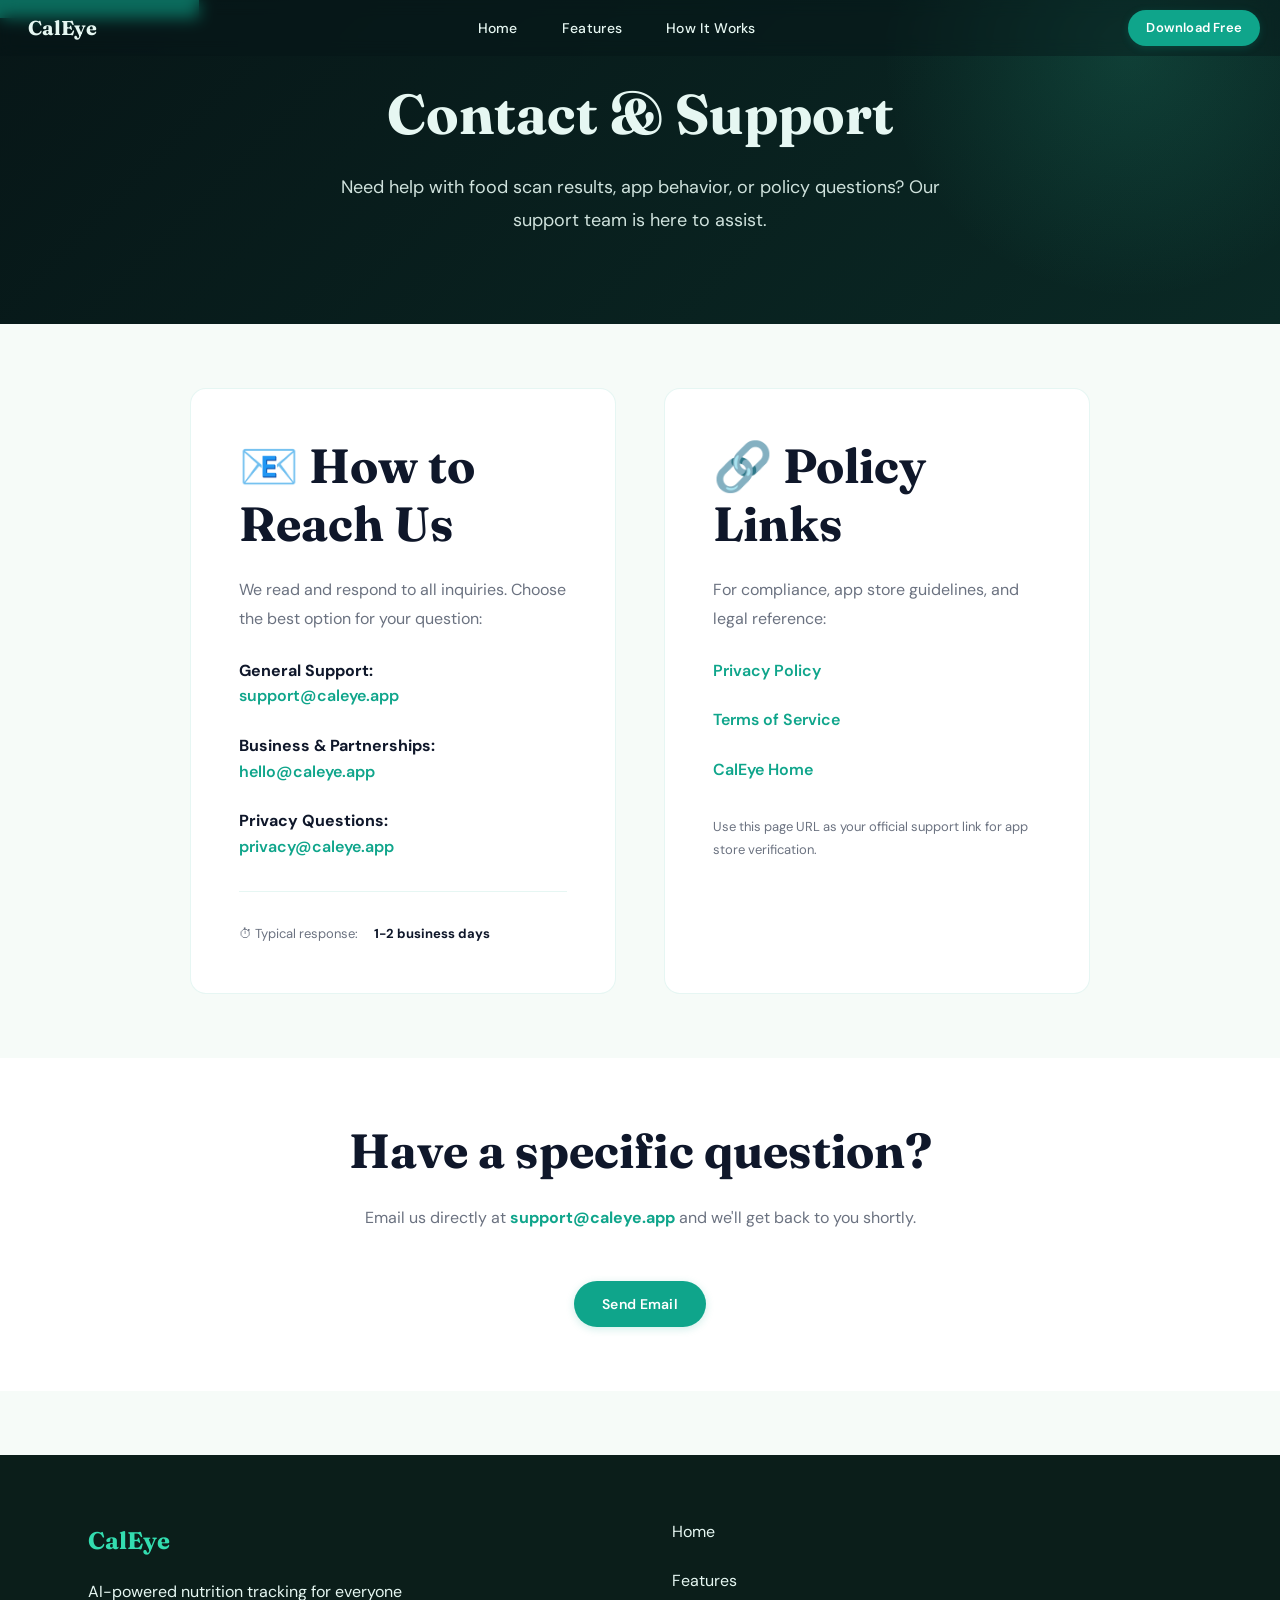
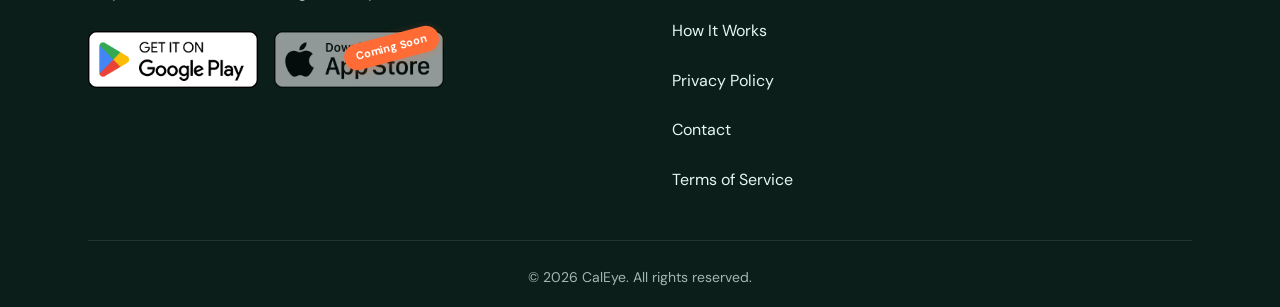
==== commit 4affccce: "final version" ====
--- a/contact.html
+++ b/contact.html
@@ -1,16 +1,20 @@
-<!DOCTYPE html>
+﻿<!DOCTYPE html>
 <html lang="en">
+
 <head>
     <meta charset="UTF-8">
     <meta name="viewport" content="width=device-width, initial-scale=1.0">
-    <meta name="description" content="Get support from the CalEye team. We're here to help with app questions and feedback.">
+    <meta name="description"
+        content="Get support from the CalEye team. We're here to help with app questions and feedback.">
     <meta name="title" content="Support - CalEye">
 
     <title>CalEye Contact & Support</title>
 
     <link rel="preconnect" href="https://fonts.googleapis.com">
     <link rel="preconnect" href="https://fonts.gstatic.com" crossorigin>
-    <link href="https://fonts.googleapis.com/css2?family=DM+Sans:ital,opsz,wght@0,9..150,100..700;1,9..150,100..700&family=Fraunces:opsz,wght@9..144,400..900&display=swap" rel="stylesheet">
+    <link
+        href="https://fonts.googleapis.com/css2?family=DM+Sans:ital,opsz,wght@0,9..150,100..700;1,9..150,100..700&family=Fraunces:opsz,wght@9..144,400..900&display=swap"
+        rel="stylesheet">
 
     <link rel="stylesheet" href="./styles/main.css">
     <link rel="stylesheet" href="./styles/components.css">
@@ -132,43 +136,12 @@
         }
     </style>
 </head>
+
 <body>
     <a href="#main" class="skip-link">Skip to main content</a>
 
-    <!-- Navigation -->
-    <nav class="navbar">
-        <div class="container nav-inner">
-            <a href="index.html" class="logo">
-                <span>CalEye</span>
-            </a>
-
-            <button class="hamburger" aria-label="Toggle navigation menu">
-                <span></span>
-                <span></span>
-                <span></span>
-            </button>
-
-            <ul class="nav-links">
-                <li><a href="index.html">Home</a></li>
-                <li><a href="features.html">Features</a></li>
-                <li><a href="privacy.html">Privacy</a></li>
-            </ul>
-
-            <div class="nav-cta">
-                <a href="#" class="btn btn--primary btn--small">Download Free</a>
-            </div>
-        </div>
-    </nav>
-
-    <!-- Mobile Menu -->
-    <div class="nav-menu">
-        <ul class="nav-menu-items">
-            <li><a href="index.html">Home</a></li>
-            <li><a href="features.html">Features</a></li>
-            <li><a href="how-it-works.html">How It Works</a></li>
-            <li><a href="contact.html">Support</a></li>
-        </ul>
-    </div>
+    <!-- Shared Header -->
+    <div id="header-placeholder"></div>
 
     <main id="main">
         <!-- HERO -->
@@ -176,7 +149,8 @@
             <div class="container">
                 <div class="hero-content fade-up">
                     <h1>Contact & Support</h1>
-                    <p>Need help with food scan results, app behavior, or policy questions? Our support team is here to assist.</p>
+                    <p>Need help with food scan results, app behavior, or policy questions? Our support team is here to
+                        assist.</p>
                 </div>
             </div>
         </section>
@@ -186,7 +160,7 @@
             <div class="container">
                 <div class="support-grid">
                     <div class="support-card fade-left">
-                        <h2>📧 How to Reach Us</h2>
+                        <h2>&#128231; How to Reach Us</h2>
                         <p>We read and respond to all inquiries. Choose the best option for your question:</p>
                         <ul class="support-list">
                             <li>
@@ -203,46 +177,13 @@
                             </li>
                         </ul>
                         <div class="response-indicator">
-                            ⏱️ Typical response: <strong>1-2 business days</strong>
+                            &#9201; Typical response: <strong>1-2 business days</strong>
                         </div>
                     </div>
 
+
                     <div class="support-card fade-right">
-                        <h2>📋 What to Include</h2>
-                        <p>Help us assist you faster by including:</p>
-                        <ul class="support-list">
-                            <li>✓ A clear description of your issue or question</li>
-                            <li>✓ Your platform (iOS, Android, or Web)</li>
-                            <li>✓ App version (found in Settings)</li>
-                            <li>✓ Steps to reproduce the issue</li>
-                            <li>✓ Screenshots if available</li>
-                            <li>✓ The food image (if it's a recognition issue)</li>
-                        </ul>
-                    </div>
-
-                    <div class="support-card fade-left">
-                        <h2>📊 Common Topics</h2>
-                        <ul class="support-list">
-                            <li>
-                                <strong>Scan Accuracy:</strong> How accurate is food recognition?
-                            </li>
-                            <li>
-                                <strong>Offline Mode:</strong> How does offline syncing work?
-                            </li>
-                            <li>
-                                <strong>Data Export:</strong> How do I export my nutrition logs?
-                            </li>
-                            <li>
-                                <strong>Account Issues:</strong> How do I reset my password?
-                            </li>
-                            <li>
-                                <strong>iOS Availability:</strong> When is the iOS app coming?
-                            </li>
-                        </ul>
-                    </div>
-
-                    <div class="support-card fade-right">
-                        <h2>🔗 Policy Links</h2>
+                        <h2>&#128279; Policy Links</h2>
                         <p>For compliance, app store guidelines, and legal reference:</p>
                         <ul class="support-list">
                             <li>
@@ -267,36 +208,22 @@
         <section style="background: var(--surface); padding: var(--space-2xl) 0;">
             <div class="container text-center">
                 <h2 class="fade-up">Have a specific question?</h2>
-                <p class="fade-up" style="margin-bottom: var(--space-xl); max-width: 600px; margin-left: auto; margin-right: auto;">
-                    Email us directly at <strong style="color: var(--primary-500);">support@caleye.app</strong> and we'll get back to you shortly.
+                <p class="fade-up"
+                    style="margin-bottom: var(--space-xl); max-width: 600px; margin-left: auto; margin-right: auto;">
+                    Email us directly at <strong style="color: var(--primary-500);">support@caleye.app</strong> and
+                    we'll get back to you shortly.
                 </p>
                 <a href="mailto:support@caleye.app" class="btn btn--primary fade-up">Send Email</a>
             </div>
         </section>
     </main>
 
-    <!-- FOOTER -->
-    <footer>
-        <div class="container">
-            <div class="footer-content">
-                <div>
-                    <p class="footer-title">CalEye</p>
-                    <p style="color: var(--text-on-dark);">AI-powered nutrition tracking for everyone</p>
-                </div>
-                <div class="footer-links">
-                    <a href="index.html" class="footer-link">Home</a>
-                    <a href="features.html" class="footer-link">Features</a>
-                    <a href="how-it-works.html" class="footer-link">How It Works</a>
-                    <a href="privacy.html" class="footer-link">Privacy Policy</a>
-                    <a href="contact.html" class="footer-link">Contact</a>
-                    <a href="terms.html" class="footer-link">Terms of Service</a>
-                </div>
-            </div>
-            <p class="footer-bottom">&copy; 2025 CalEye. All rights reserved.</p>
-        </div>
-    </footer>
-
+    <!-- Shared Footer -->
+    <div id="footer-placeholder"></div>
+
+    <script src="./scripts/components.js"></script>
     <script src="./scripts/main.js"></script>
     <script src="./scripts/smoothscroll.js"></script>
 </body>
-</html>
+
+</html>
--- a/styles/main.css
+++ b/styles/main.css
@@ -345,6 +345,10 @@
   transition: all var(--transition-fast);
 }
 
+.navbar.scrolled .hamburger span {
+  background-color: var(--text);
+}
+
 @media (min-width: 768px) {
   .hamburger span {
     background-color: var(--text);
@@ -451,13 +455,13 @@
 footer {
   background-color: var(--surface-dark);
   color: var(--text-on-dark);
-  padding: var(--space-xl) 0 var(--space-lg);
+  padding: var(--space-xl) 0 var(--space-sm);
   margin-top: var(--space-xl);
 }
 
 @media (min-width: 768px) {
   footer {
-    padding: var(--space-2xl) 0 var(--space-lg);
+    padding: var(--space-2xl) 0 var(--space-sm);
     margin-top: var(--space-2xl);
   }
 }
@@ -485,6 +489,11 @@
   color: var(--primary-dark);
 }
 
+.footer-tagline {
+  color: var(--text-on-dark);
+  margin: 0 0 var(--space-md);
+}
+
 @media (min-width: 768px) {
   .footer-title {
     font-size: 24px;
@@ -495,6 +504,35 @@
   display: flex;
   flex-wrap: wrap;
   gap: var(--space-md);
+}
+
+.download-buttons {
+  display: flex;
+  flex-direction: column;
+  gap: var(--space-sm);
+  align-items: center;
+}
+
+@media (min-width: 768px) {
+  .download-buttons {
+    flex-direction: row;
+  }
+}
+
+.download-buttons .store-btn {
+  padding: 0;
+  background: transparent;
+  box-shadow: none;
+}
+
+.download-buttons .store-btn img {
+  width: 170px;
+  height: auto;
+  display: block;
+}
+
+.footer-downloads {
+  align-items: flex-start;
 }
 
 @media (min-width: 768px) {
@@ -521,7 +559,8 @@
 
 .footer-bottom {
   text-align: center;
-  padding-top: var(--space-lg);
+  padding-top: var(--space-md);
+  margin-bottom: 0;
   border-top: 1px solid rgba(230, 247, 242, 0.1);
   color: rgba(230, 247, 242, 0.7);
   font-size: 14px;
--- a/styles/components.css
+++ b/styles/components.css
@@ -41,6 +41,7 @@
 
 .btn--primary:hover:not(:disabled) {
   background-color: var(--primary-700);
+  color: white;
   transform: translateY(-2px);
   box-shadow: 0 6px 20px rgba(15, 165, 139, 0.35);
 }
@@ -52,6 +53,7 @@
 
 .btn--secondary:hover:not(:disabled) {
   background-color: var(--accent-dark);
+  color: white;
   transform: translateY(-2px);
 }
 
@@ -82,6 +84,7 @@
 
 .btn--dark:hover:not(:disabled) {
   background-color: #0a0a0a;
+  color: white;
   transform: translateY(-2px);
 }
 
@@ -150,7 +153,6 @@
 }
 
 .store-btn:hover:not(:disabled) {
-  background-color: #0a0a0a;
   transform: translateY(-2px);
   box-shadow: var(--shadow-md);
 }
@@ -183,8 +185,8 @@
 
 .coming-soon-chip {
   position: absolute;
-  top: -6px;
-  right: -6px;
+  top: 2px;
+  right: 2px;
   background-color: var(--accent);
   color: white;
   padding: 3px 10px;
@@ -193,12 +195,18 @@
   font-weight: 700;
   transform: rotate(-15deg);
   box-shadow: 0 2px 8px rgba(255, 107, 53, 0.3);
+  transition: transform var(--transition-fast);
+  z-index: 10;
+}
+
+.store-btn:hover .coming-soon-chip {
+  transform: rotate(-15deg) translateY(-2px);
 }
 
 @media (min-width: 480px) {
   .coming-soon-chip {
-    top: -8px;
-    right: -8px;
+    top: 4px;
+    right: 4px;
     padding: 4px 12px;
     font-size: 11px;
   }
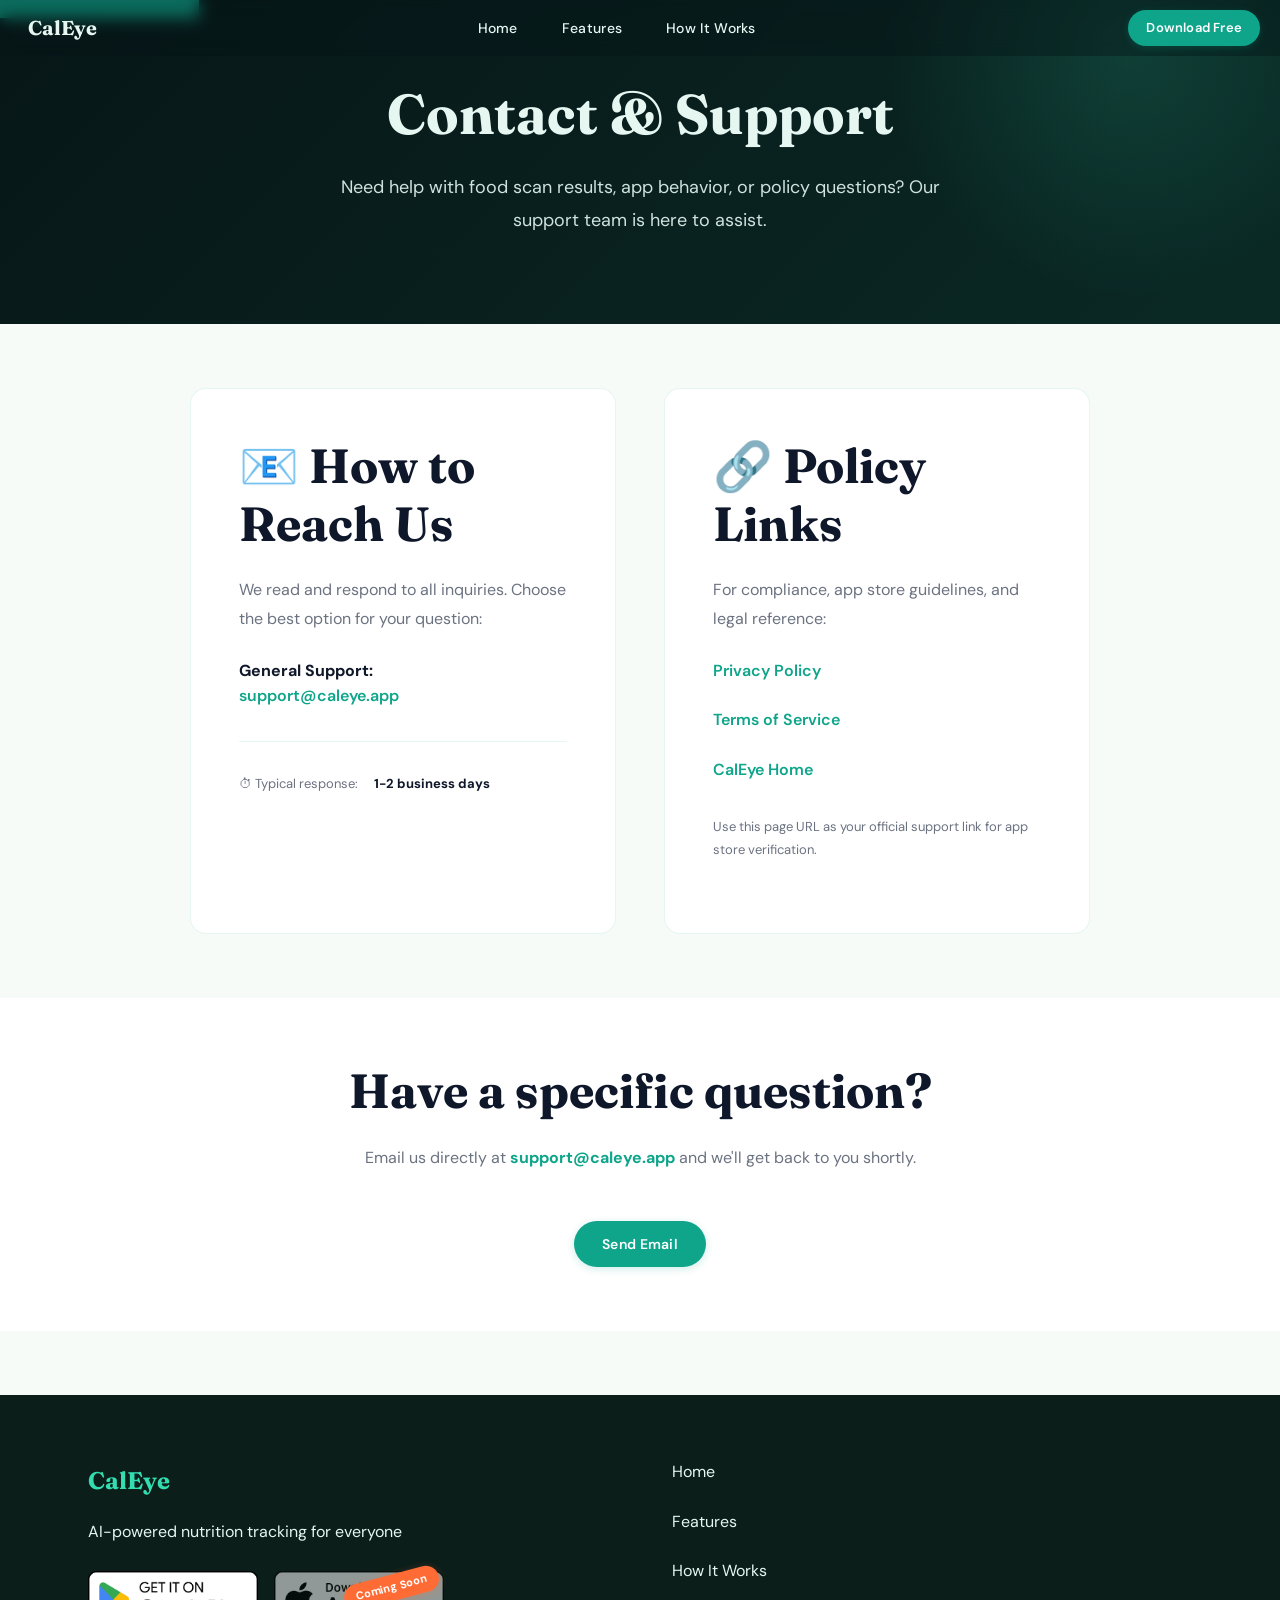
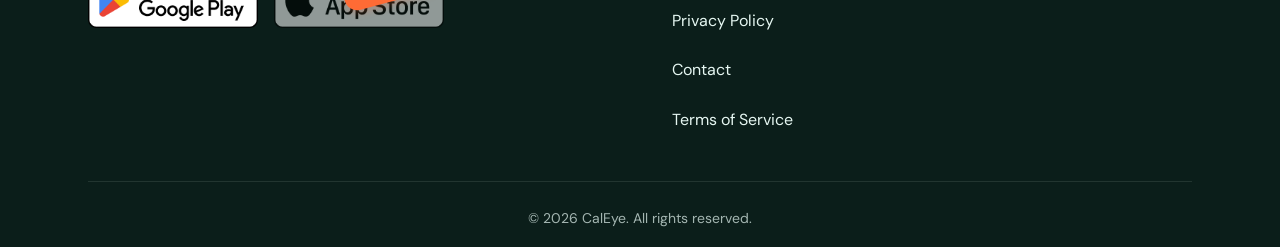
==== commit bda0db0b: "refactor: update privacy policy to reflect cloud-based image analysis and remove redundant contact e" ====
--- a/contact.html
+++ b/contact.html
@@ -167,14 +167,7 @@
                                 <strong>General Support:</strong><br>
                                 <a href="mailto:support@caleye.app">support@caleye.app</a>
                             </li>
-                            <li>
-                                <strong>Business & Partnerships:</strong><br>
-                                <a href="mailto:hello@caleye.app">hello@caleye.app</a>
-                            </li>
-                            <li>
-                                <strong>Privacy Questions:</strong><br>
-                                <a href="mailto:privacy@caleye.app">privacy@caleye.app</a>
-                            </li>
+
                         </ul>
                         <div class="response-indicator">
                             &#9201; Typical response: <strong>1-2 business days</strong>
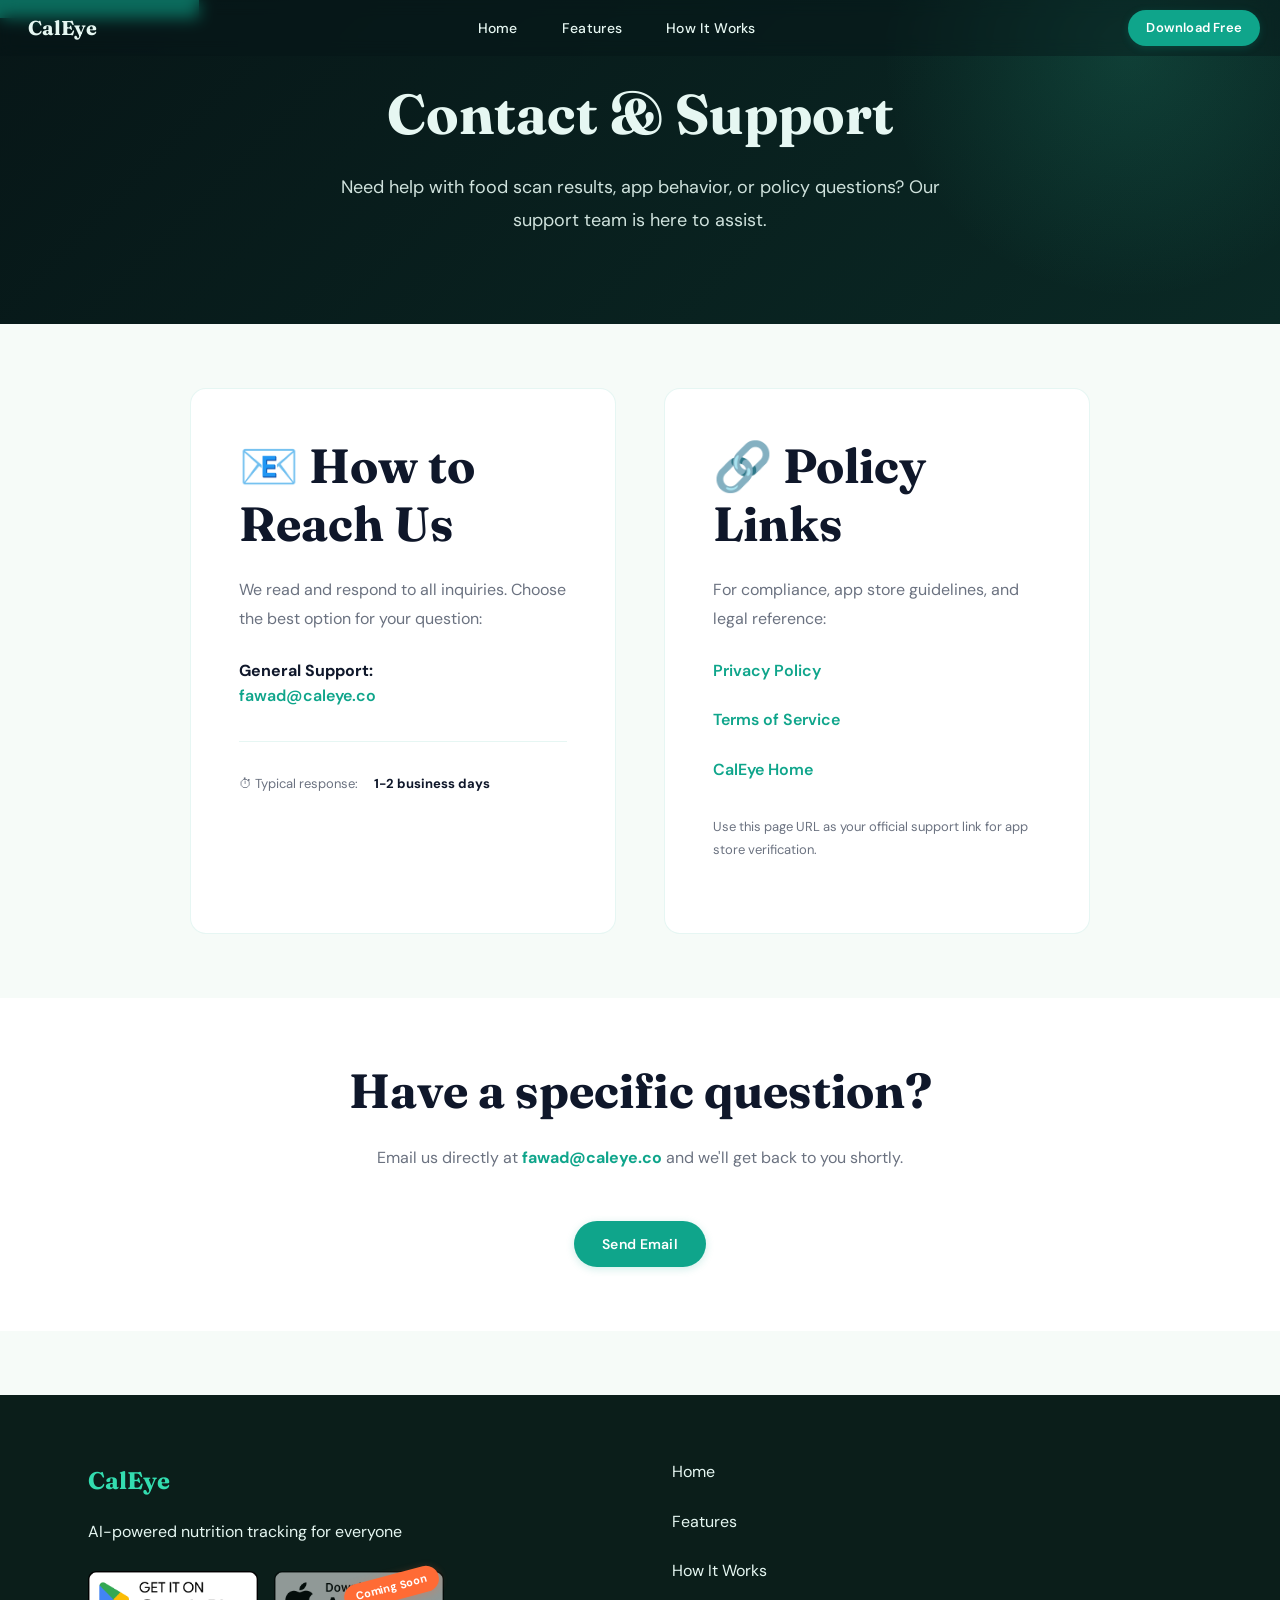
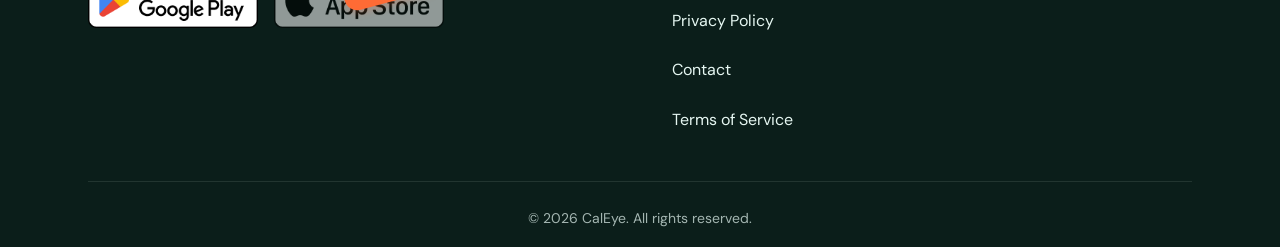
==== commit b63feb7e: "fix: update contact email address to fawad@caleye.co" ====
--- a/contact.html
+++ b/contact.html
@@ -165,7 +165,7 @@
                         <ul class="support-list">
                             <li>
                                 <strong>General Support:</strong><br>
-                                <a href="mailto:support@caleye.app">support@caleye.app</a>
+                                <a href="mailto:fawad@caleye.co">fawad@caleye.co</a>
                             </li>
 
                         </ul>
@@ -203,10 +203,10 @@
                 <h2 class="fade-up">Have a specific question?</h2>
                 <p class="fade-up"
                     style="margin-bottom: var(--space-xl); max-width: 600px; margin-left: auto; margin-right: auto;">
-                    Email us directly at <strong style="color: var(--primary-500);">support@caleye.app</strong> and
+                    Email us directly at <strong style="color: var(--primary-500);">fawad@caleye.co</strong> and
                     we'll get back to you shortly.
                 </p>
-                <a href="mailto:support@caleye.app" class="btn btn--primary fade-up">Send Email</a>
+                <a href="mailto:fawad@caleye.co" class="btn btn--primary fade-up">Send Email</a>
             </div>
         </section>
     </main>
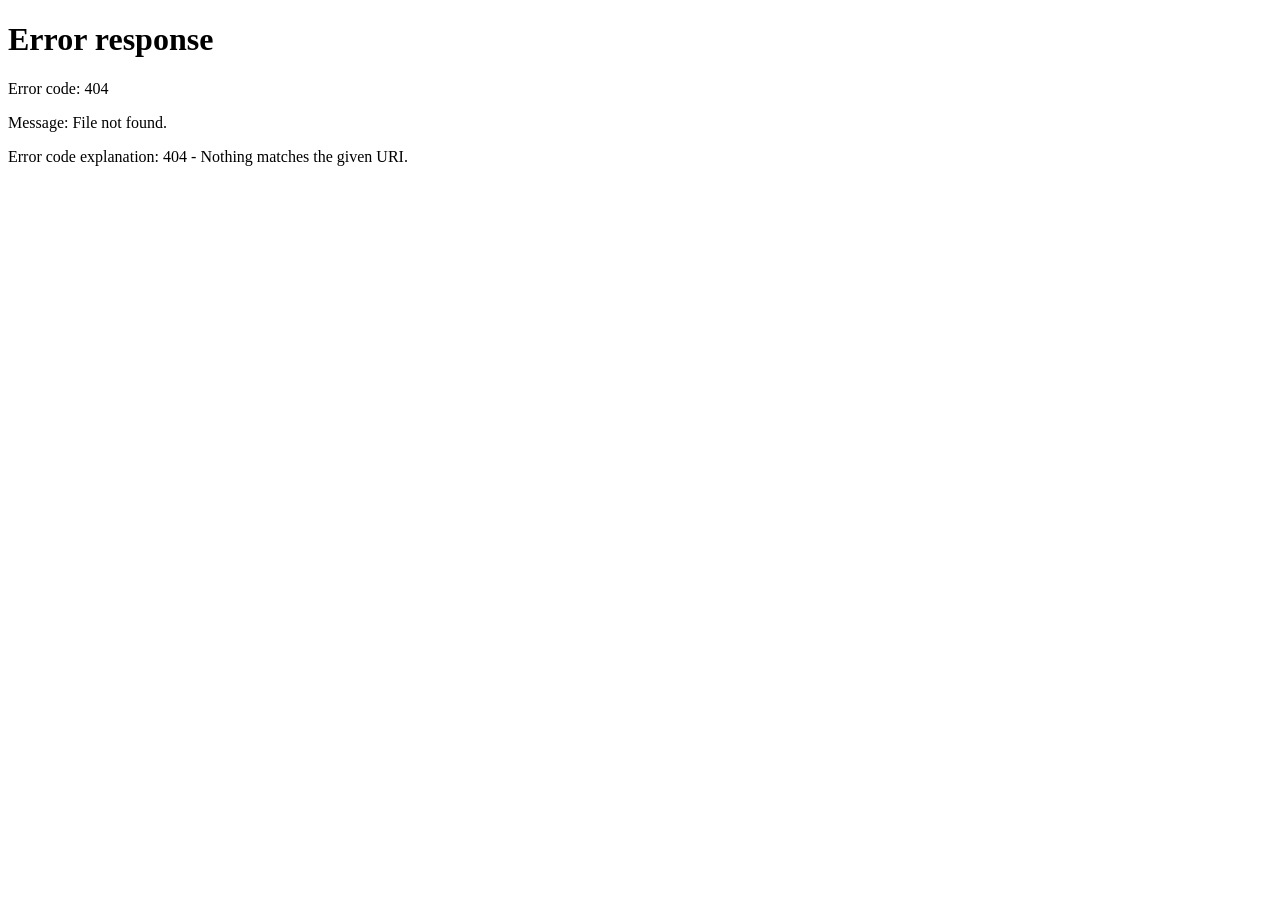
==== commit aa5c3dc8: "feat: implement clean URL redirection and update canonical links across multiple pages Co-authored-b" ====
--- a/contact.html
+++ b/contact.html
@@ -2,6 +2,7 @@
 <html lang="en">
 
 <head>
+    <script src="/scripts/redirect.js"></script>
     <meta charset="UTF-8">
     <meta name="viewport" content="width=device-width, initial-scale=1.0">
     <meta name="description"
@@ -9,6 +10,12 @@
     <meta name="title" content="Support - CalEye">
 
     <title>CalEye Contact & Support</title>
+    <link rel="shortcut icon" href="/favicon.ico" type="image/x-icon">
+    <link rel="icon" href="/favicon-48x48.png" sizes="48x48" type="image/png">
+    <link rel="icon" href="/favicon-192x192.png" sizes="192x192" type="image/png">
+    <link rel="apple-touch-icon" href="/apple-touch-icon.png" sizes="180x180">
+    <link rel="manifest" href="/site.webmanifest">
+    <link rel="canonical" href="https://caleye.co/contact">
 
     <link rel="preconnect" href="https://fonts.googleapis.com">
     <link rel="preconnect" href="https://fonts.gstatic.com" crossorigin>
@@ -180,13 +187,13 @@
                         <p>For compliance, app store guidelines, and legal reference:</p>
                         <ul class="support-list">
                             <li>
-                                <a href="privacy.html">Privacy Policy</a>
-                            </li>
-                            <li>
-                                <a href="terms.html">Terms of Service</a>
-                            </li>
-                            <li>
-                                <a href="index.html">CalEye Home</a>
+                                <a href="/privacy">Privacy Policy</a>
+                            </li>
+                            <li>
+                                <a href="/terms">Terms of Service</a>
+                            </li>
+                            <li>
+                                <a href="/">CalEye Home</a>
                             </li>
                         </ul>
                         <p style="font-size: 13px; margin-top: var(--space-lg); color: var(--muted);">
